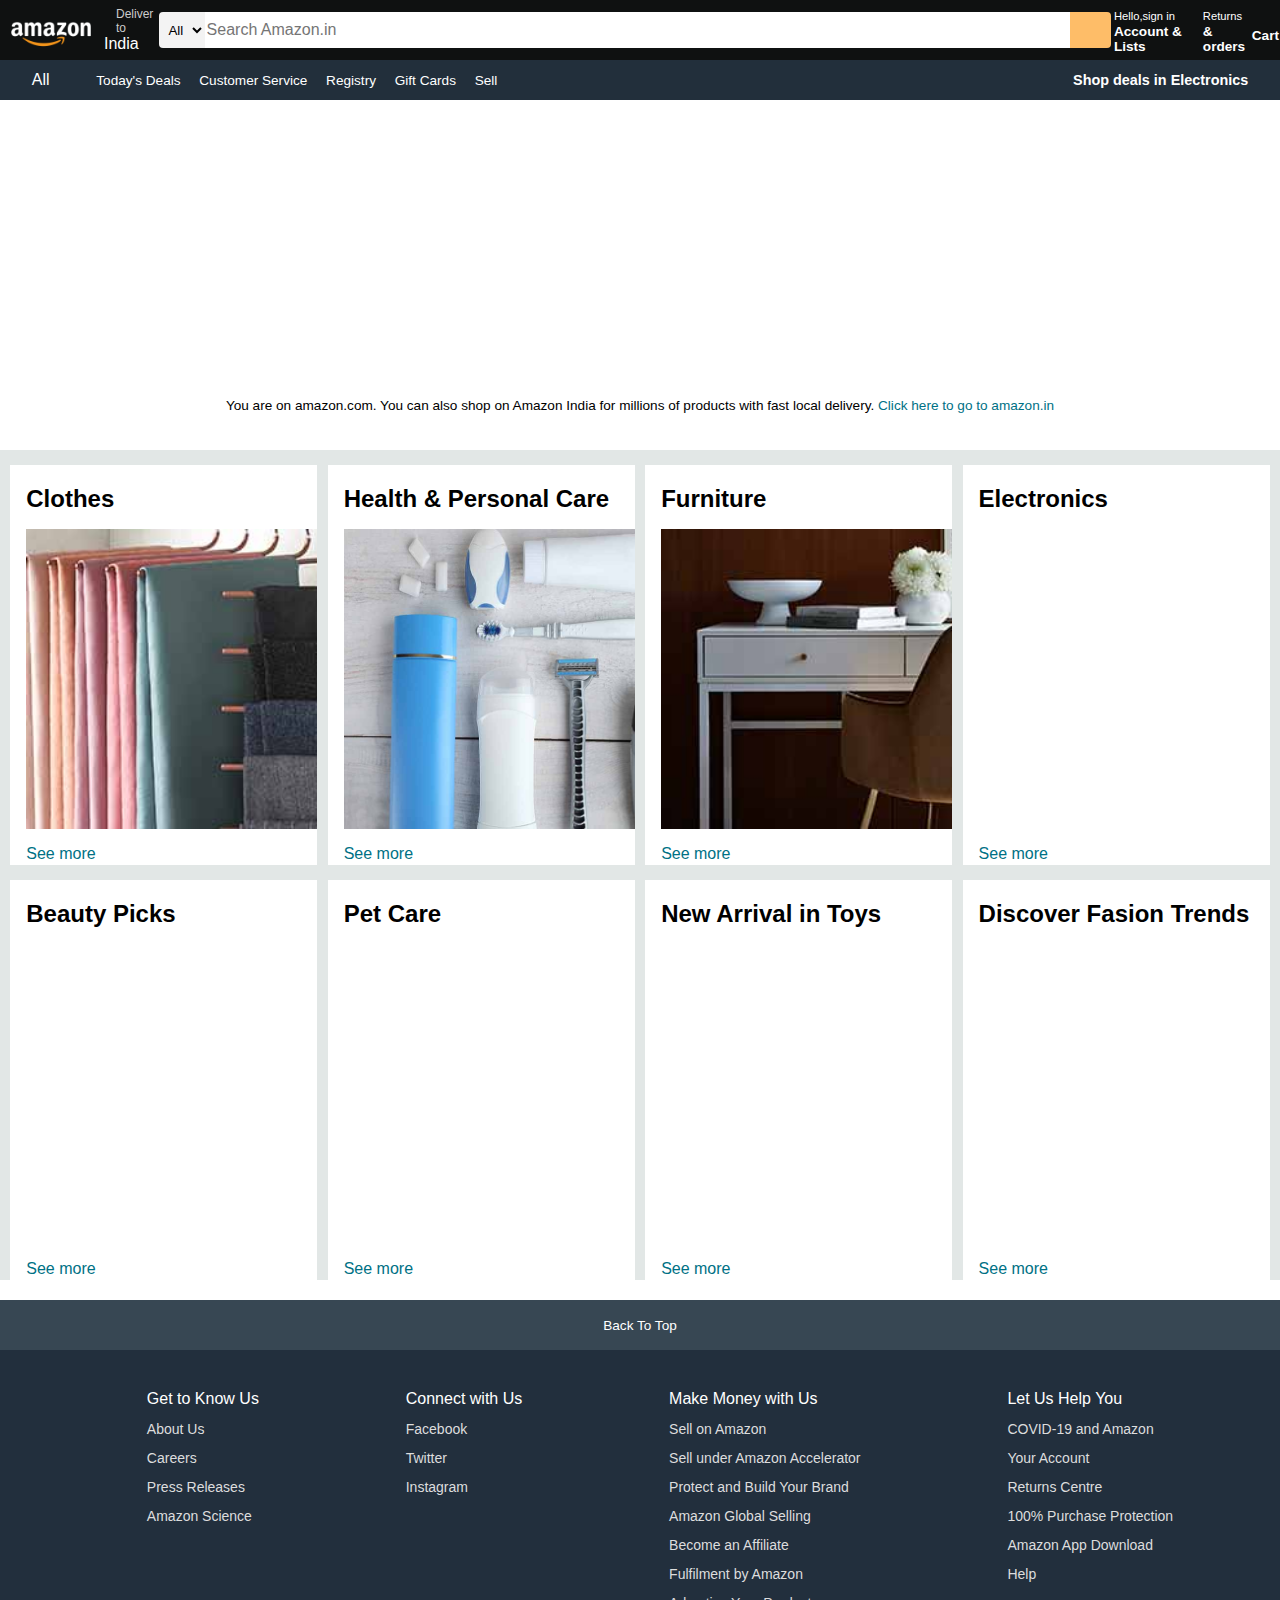
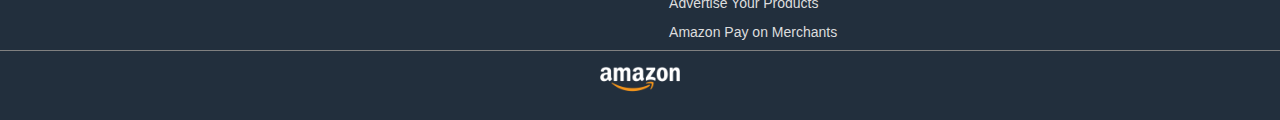
==== Amazon clone/index.html @ 52f33c9b "Amazon box 3 img" ====
<!DOCTYPE html>
<html lang="en">

<head>
    <meta charset="UTF-8">
    <meta name="viewport" content="width=device-width, initial-scale=1.0">
    <title>Amazon</title>
    <link rel="stylesheet" href="https://cdnjs.cloudflare.com/ajax/libs/font-awesome/6.5.1/css/all.min.css"
        integrity="sha512-DTOQO9RWCH3ppGqcWaEA1BIZOC6xxalwEsw9c2QQeAIftl+Vegovlnee1c9QX4TctnWMn13TZye+giMm8e2LwA=="
        crossorigin="anonymous" referrerpolicy="no-referrer" />
    <link rel="stylesheet" href="style.css">
</head>

<body>
    <header>
        <div class="navbar">
            <div class="nav-logo border">
                <div class="logo"></div>
            </div>

            <div class="nav-address border">
                <p class="add-first">Deliver to</p>
                <div class="add-icon">
                    <i class="fa-solid fa-location-dot"></i>
                    <p class="add-second">India</p>
                </div>
            </div>

            <div class="nav-search">
                <select class="search-select">
                    <option>All</option>
                </select>
                <input class="search-input" placeholder="Search Amazon.in">
                <div class="search-icon">
                    <i class="fa-solid fa-magnifying-glass"></i>
                </div>
            </div>

            <div class="nav-signin border">
                <p><span>Hello,sign in</span></p>
                <p class="nav-second">Account & Lists</p>
            </div>

            <div class="nav-return border">
                <p><span>Returns</span></p>
                <p class="nav-second">& orders</p>
            </div>

            <div class="nav-cart border">
                <i class="fa-solid fa-cart-shopping"></i>
                Cart
            </div>
        </div>

        <div class="panel">
            <div class="panel-all">
                <i class="fa-solid fa-bars"></i>
                All
            </div>

            <div class="panel-ops">
                <p>Today's Deals</p>
                <p>Customer Service</p>
                <p>Registry</p>
                <p>Gift Cards</p>
                <p>Sell</p>
            </div>

            <div class="panel-deals">
                Shop deals in Electronics
            </div>
        </div>
    </header>

    <div class="hero-section">
        <div class="hero-message">
            <p>You are on amazon.com. You can also shop on Amazon India for millions of products with fast local
                delivery. <a href="#">Click here to go to amazon.in</a></p>
        </div>
    </div>

    <div class="shop-section">
        <div class="box">
            <div class="box-content">
                <h2>Clothes</h2>
                <div class="box-img" style="background-image: url('box1_image.jpg');"></div>
                <p>See more</p>
            </div>
        </div>

        <div class="box">
            <div class="box-content">
                <h2>Health & Personal Care</h2>
                <div class="box-img" style="background-image: url('box2_image.jpg');"></div>
                <p>See more</p>
            </div>
        </div>

        <div class="box">
            <div class="box-content">
                <h2>Furniture</h2>
                <div class="box-img" style="background-image: url('box3_image.jpg');"></div>
                <p>See more</p>
            </div>
        </div>

        <div class="box">
            <div class="box-content">
                <h2>Electronics</h2>
                <div class="box-img" style="background-image: url('box4_image.jpg');"></div>
                <p>See more</p>
            </div>
        </div>
        <div class="box">
            <div class="box-content">
                <h2>Beauty Picks</h2>
                <div class="box-img" style="background-image: url('box5_image.jpg');"></div>
                <p>See more</p>
            </div>
        </div>

        <div class="box">
            <div class="box-content">
                <h2>Pet Care</h2>
                <div class="box-img" style="background-image: url('box6_image.jpg');"></div>
                <p>See more</p>
            </div>
        </div>

        <div class="box">
            <div class="box-content">
                <h2>New Arrival in Toys</h2>
                <div class="box-img" style="background-image: url('box7_image.jpg');"></div>
                <p>See more</p>
            </div>
        </div>

        <div class="box">
            <div class="box-content">
                <h2>Discover Fasion Trends</h2>
                <div class="box-img" style="background-image: url('box8_image.jpg');"></div>
                <p>See more</p>
            </div>
        </div>
    </div>

    <footer>
        <div class="footer-panel1">
            Back To Top
        </div>

        <div class="footer-panel2">
            <ul>
                <p>Get to Know Us</p>
                <a href="">About Us</a>
                <a href="">Careers</a>
                <a href="">Press Releases</a>
                <a href="">Amazon Science </a>
            </ul>
            <ul>
                <p>Connect with Us</p>
                <a href="">Facebook</a>
                <a href="">Twitter</a>
                <a href="">Instagram</a>
            </ul>
            <ul>
                <p>Make Money with Us</p>
                <a href="">Sell on Amazon</a>
                <a href="">Sell under Amazon Accelerator</a>
                <a href="">Protect and Build Your Brand</a>
                <a href="">Amazon Global Selling </a>
                <a href="">Become an Affiliate</a>
                <a href="">Fulfilment by Amazon</a>
                <a href="">Advertise Your Products</a>
                <a href="">Amazon Pay on Merchants</a>
            </ul>
            <ul>
                <p>Let Us Help You</p>
                <a href="">COVID-19 and Amazon</a>
                <a href="">Your Account </a>
                <a href="">Returns Centre</a>
                <a href="">100% Purchase Protection</a>
                <a href="">Amazon App Download</a>
                <a href="">Help</a>
            </ul>
        </div>

        <div class="footer-panel3">
            <div class="logo"></div>
        </div>
        
    </footer>
</body>

</html>
---- Amazon clone/style.css ----
* {
  margin: 0;
  font-family: Arial;
  box-sizing: border-box;
}

/* box 1 */

.navbar {
  height: 60px;
  background-color: #0f1111;
  color: white;
  display: flex;
  align-items: center;
  justify-content: space-evenly;
}

.nav-logo {
  height: 50px;
  width: 100px;
}

.logo {
  background-image: url(amazon_logo.png);
  height: 50px;
  width: 100%;
  background-size: cover;
}

.border {
  border: 1px solid transparent;
}

.border:hover {
  /* border: 1px solid white; */
  border-color: white;
}

/* Box 2 */

.add-icon {
  display: flex;
  align-items: center;
}

.add-first {
  color: #cccccc;
  font-size: 0.75rem;
  margin-left: 15px;
}

.add-second {
  font-size: 1rem;
  margin-left: 3px;
}

/* Box-3 search */

.nav-search {
  display: flex;
  width: 1137px;
  height: 40px;
  border-radius: 4px;
  justify-content: space-evenly;
  border: 2px solid transparent;
}

.nav-search:hover {
  /* border: 2px solid orange; */
  border-color: orange;
}

.search-select {
  background-color: #f3f3f3;
  width: 50px;
  text-align: center;
  border-top-left-radius: 4px;
  border-bottom-left-radius: 4px;
  border: none;
}

.search-input {
  width: 100%;
  font-size: 1rem;
  border: none;
}

.search-icon {
  width: 45px;
  justify-content: center;
  display: flex;
  align-items: center;
  font-size: 1.2rem;
  background-color: #febd68;
  border-top-right-radius: 4px;
  border-bottom-right-radius: 4px;
  border: none;
  color: black;
}


/* Box-4 */

span {
  font-size: 0.7rem;
}

.nav-second {
  font-size: 0.85rem;
  font-weight: 700;
}


/* Box-6 */

.nav-cart i {
  font-size: 30px;
}

.nav-cart {
  font-size: 0.85rem;
  font-weight: 700;
}

.panel {
  height: 40px;
  background-color: #222f3b;
  display: flex;
  color: white;
  align-items: center;
  justify-content: space-evenly;
}

.panel-ops p {
  display: inline;
  margin-left: 15px;
}

.panel-ops {
  width: 75%;
  font-size: 0.85rem;
}

.panel-deals {
  font-size: 0.9rem;
  font-weight: 700;
}


/* main */

.hero-section {
  background-image: url(hero_image.jpg);
  height: 350px;
  background-size: cover;
  display: flex;
  justify-content: center;
  align-items: flex-end;
}

.hero-message {
  background-color: white;
  color: black;
  height: 40px;
  display: flex;
  justify-content: center;
  align-items: center;
  font-size: 0.85rem;
  width: 97%;
  margin-bottom: 25px;
}

.hero-message a {
  color: #007185;
  text-decoration: none;
}

/* shop section */
.shop-section {
  display: flex;
  flex-wrap: wrap;
  justify-content: space-evenly;
  background-color: #e2e7e6;
}

.box {
  /* border: 2px solid black; */
  height: 400px;
  width: 24%;
  background-color: white;
  padding: 20px 0px 15px;
  margin-top: 15px;
}

.box-content {
  margin-left: 1rem;
  margin-left: 1rem;
}
.box-content h2{
  font-size: 1.5rem;
  white-space: nowrap; /* Prevent wrapping */
    overflow: hidden; /* Hide overflow */
    text-overflow:ellipsis;
}

.box-img {
  height: 300px;
  background-size: cover;
  margin-top: 1rem;
  margin-bottom: 1rem;
}

.box-content p {
  color: #007185;
}

.footer-panel1{
  background-color: #374753;
  color: white;
  height: 50px;
  display: flex;
  justify-content: center;
  align-items: center;
  font-size: 0.85rem;
  padding: 20px;
}
footer{
  margin-top:20px;

}
.footer-panel2{
  background-color: #222f3d;
  color: white;
  height: 300px;
  display: flex;
  justify-content: space-evenly;
  
}
.footer-panel2 p{
  font-size: 16px;
}
ul{
  margin-top: 40px;
}
ul a{
  display: block;
  text-decoration: none;
  color: #DDDDDD;
  font-size: 14px;
  margin-top: 13px;
}

.footer-panel3{
  background-color: #222f3d;
  color: #dddddd;
  border-top: 0.1px solid grey;
  height: 70px;
  display: flex;
  justify-content: center;
}

.logo{
  background-image: url(amazon_logo.png);
  background-size: cover;
  height: 50px;
  width: 100px;
}
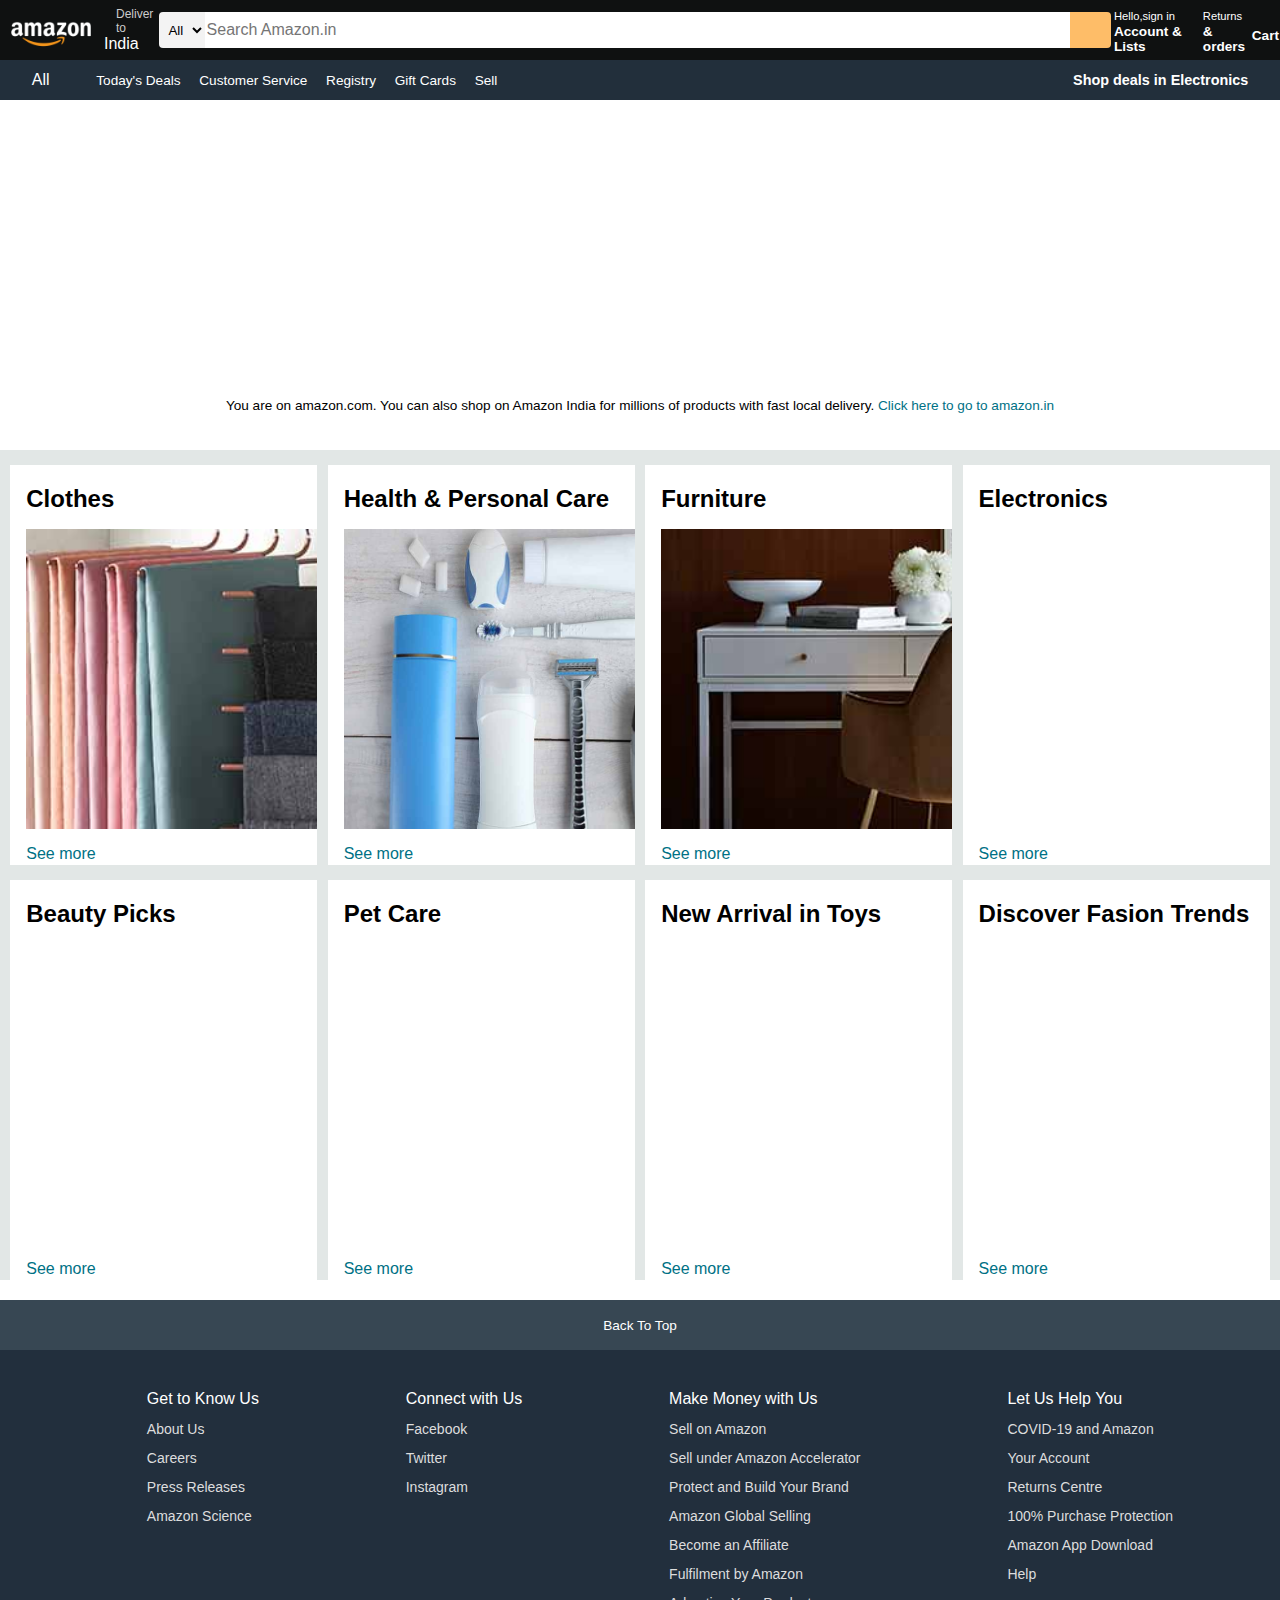
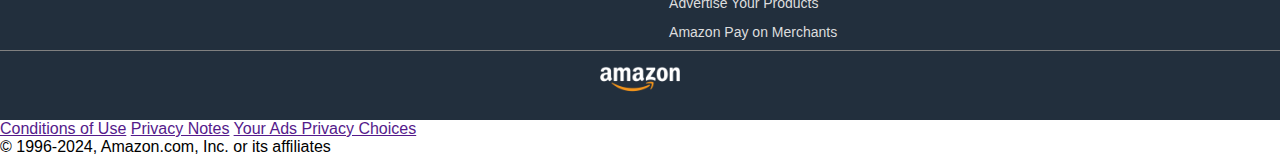
==== commit 23676ad1: "Amazon index page" ====
--- a/Amazon clone/index.html
+++ b/Amazon clone/index.html
@@ -188,7 +188,15 @@
         <div class="footer-panel3">
             <div class="logo"></div>
         </div>
-        
+        <div class="footer-panel4">
+            <div class="pages">
+                <a href="">Conditions of Use</a>
+                <a href="">Privacy Notes</a>
+                <a href="">Your Ads Privacy Choices</a>
+            </div>
+            <div class="copyright">© 1996-2024, Amazon.com, Inc. or its affiliates</div>
+        </div>
+
     </footer>
 </body>
 
--- a/Amazon clone/style.css
+++ b/Amazon clone/style.css
@@ -98,7 +98,6 @@
   color: black;
 }
 
-
 /* Box-4 */
 
 span {
@@ -109,7 +108,6 @@
   font-size: 0.85rem;
   font-weight: 700;
 }
-
 
 /* Box-6 */
 
@@ -145,7 +143,6 @@
   font-size: 0.9rem;
   font-weight: 700;
 }
-
 
 /* main */
 
@@ -196,11 +193,11 @@
   margin-left: 1rem;
   margin-left: 1rem;
 }
-.box-content h2{
+.box-content h2 {
   font-size: 1.5rem;
   white-space: nowrap; /* Prevent wrapping */
-    overflow: hidden; /* Hide overflow */
-    text-overflow:ellipsis;
+  overflow: hidden; /* Hide overflow */
+  text-overflow: ellipsis;
 }
 
 .box-img {
@@ -214,7 +211,7 @@
   color: #007185;
 }
 
-.footer-panel1{
+.footer-panel1 {
   background-color: #374753;
   color: white;
   height: 50px;
@@ -224,33 +221,31 @@
   font-size: 0.85rem;
   padding: 20px;
 }
-footer{
-  margin-top:20px;
-
-}
-.footer-panel2{
+footer {
+  margin-top: 20px;
+}
+.footer-panel2 {
   background-color: #222f3d;
   color: white;
   height: 300px;
   display: flex;
   justify-content: space-evenly;
-  
-}
-.footer-panel2 p{
+}
+.footer-panel2 p {
   font-size: 16px;
 }
-ul{
+ul {
   margin-top: 40px;
 }
-ul a{
+ul a {
   display: block;
   text-decoration: none;
-  color: #DDDDDD;
+  color: #dddddd;
   font-size: 14px;
   margin-top: 13px;
 }
 
-.footer-panel3{
+.footer-panel3 {
   background-color: #222f3d;
   color: #dddddd;
   border-top: 0.1px solid grey;
@@ -259,9 +254,9 @@
   justify-content: center;
 }
 
-.logo{
+.logo {
   background-image: url(amazon_logo.png);
   background-size: cover;
   height: 50px;
   width: 100px;
-}+}
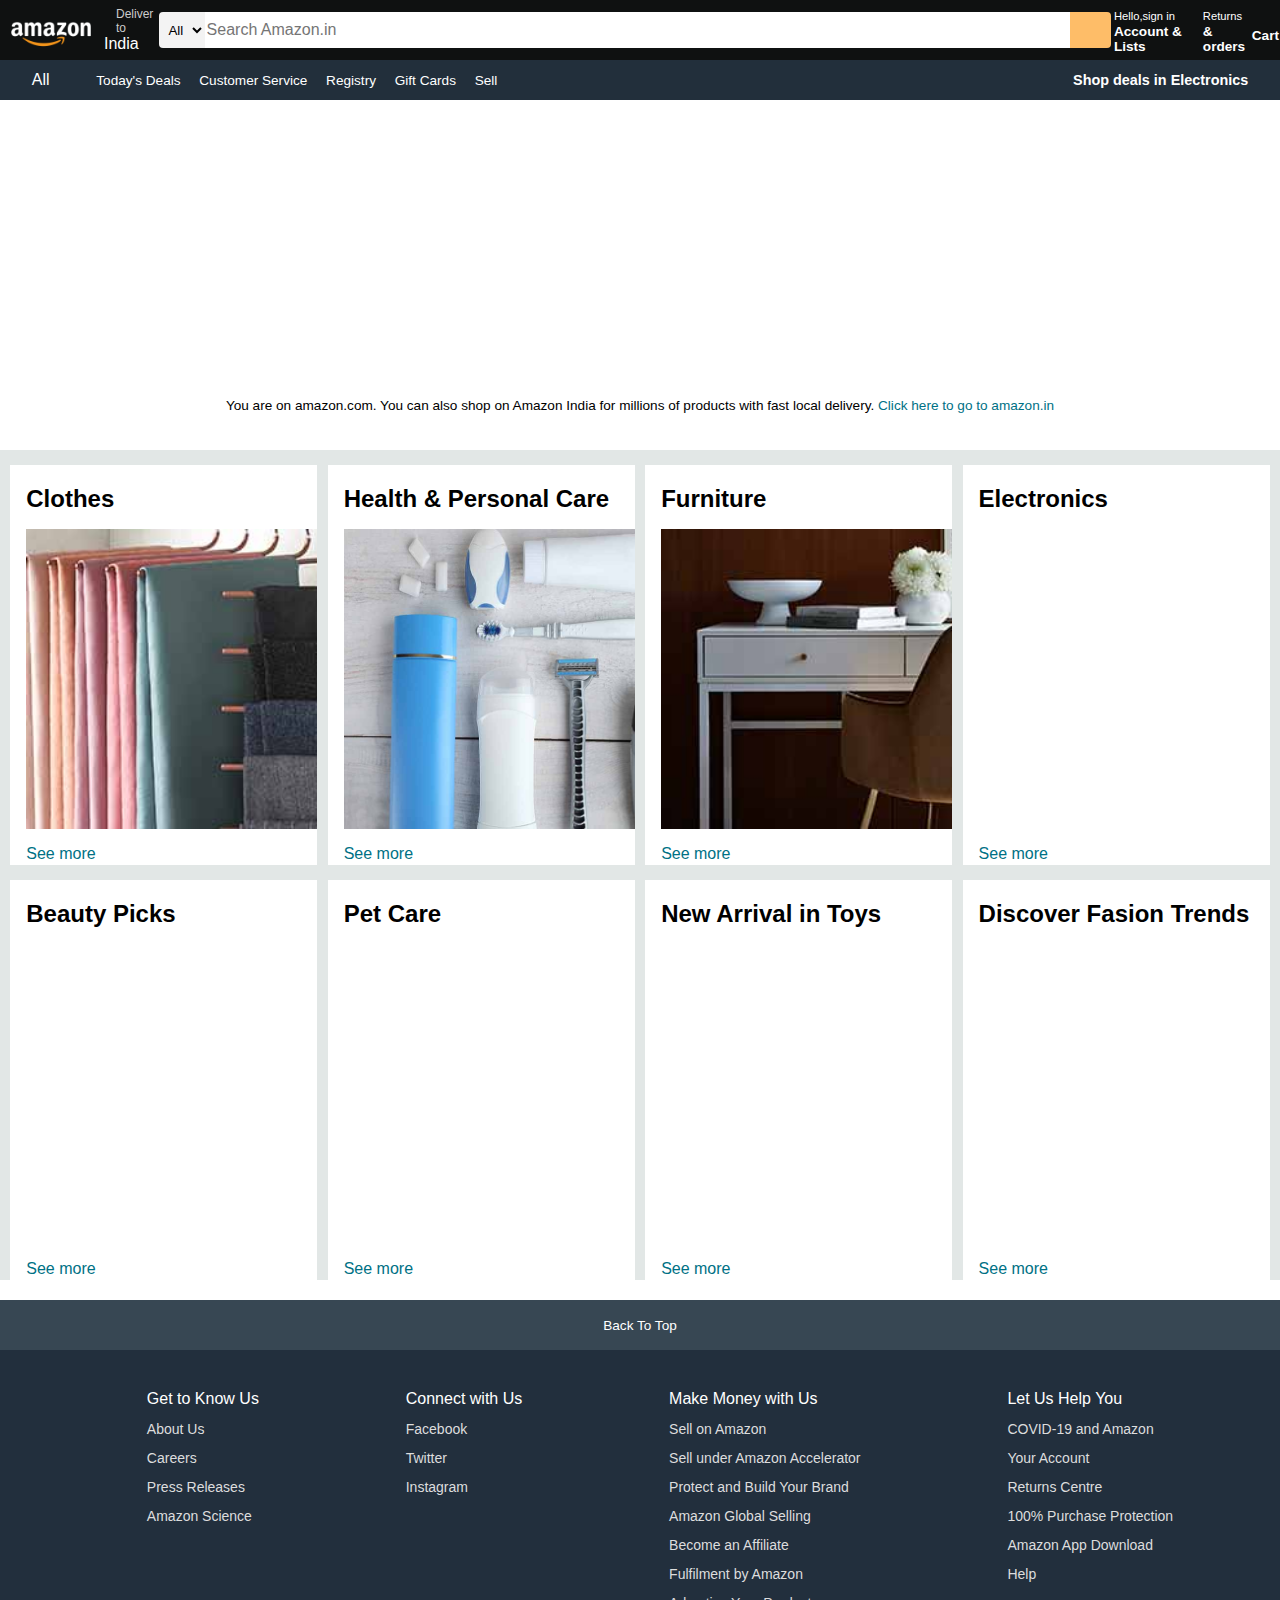
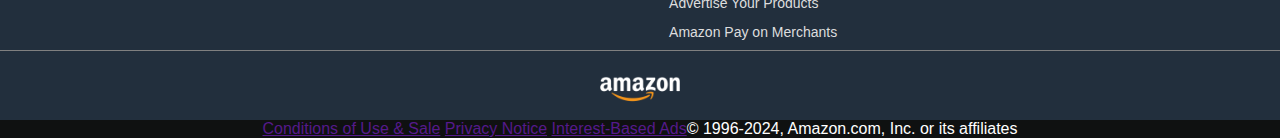
==== commit 61ef8a38: "Amazon index page" ====
--- a/Amazon clone/index.html
+++ b/Amazon clone/index.html
@@ -190,9 +190,9 @@
         </div>
         <div class="footer-panel4">
             <div class="pages">
-                <a href="">Conditions of Use</a>
-                <a href="">Privacy Notes</a>
-                <a href="">Your Ads Privacy Choices</a>
+                <a href="">Conditions of Use & Sale</a>
+                <a href="">Privacy Notice</a>
+                <a href="">Interest-Based Ads</a>
             </div>
             <div class="copyright">© 1996-2024, Amazon.com, Inc. or its affiliates</div>
         </div>
--- a/Amazon clone/style.css
+++ b/Amazon clone/style.css
@@ -252,6 +252,8 @@
   height: 70px;
   display: flex;
   justify-content: center;
+  align-items: center;
+
 }
 
 .logo {
@@ -260,3 +262,12 @@
   height: 50px;
   width: 100px;
 }
+
+.footer-panel4{
+  background-color: #0f1111;
+  color: white;
+  display:flex;
+  justify-content: center;
+  align-items: center;
+  
+}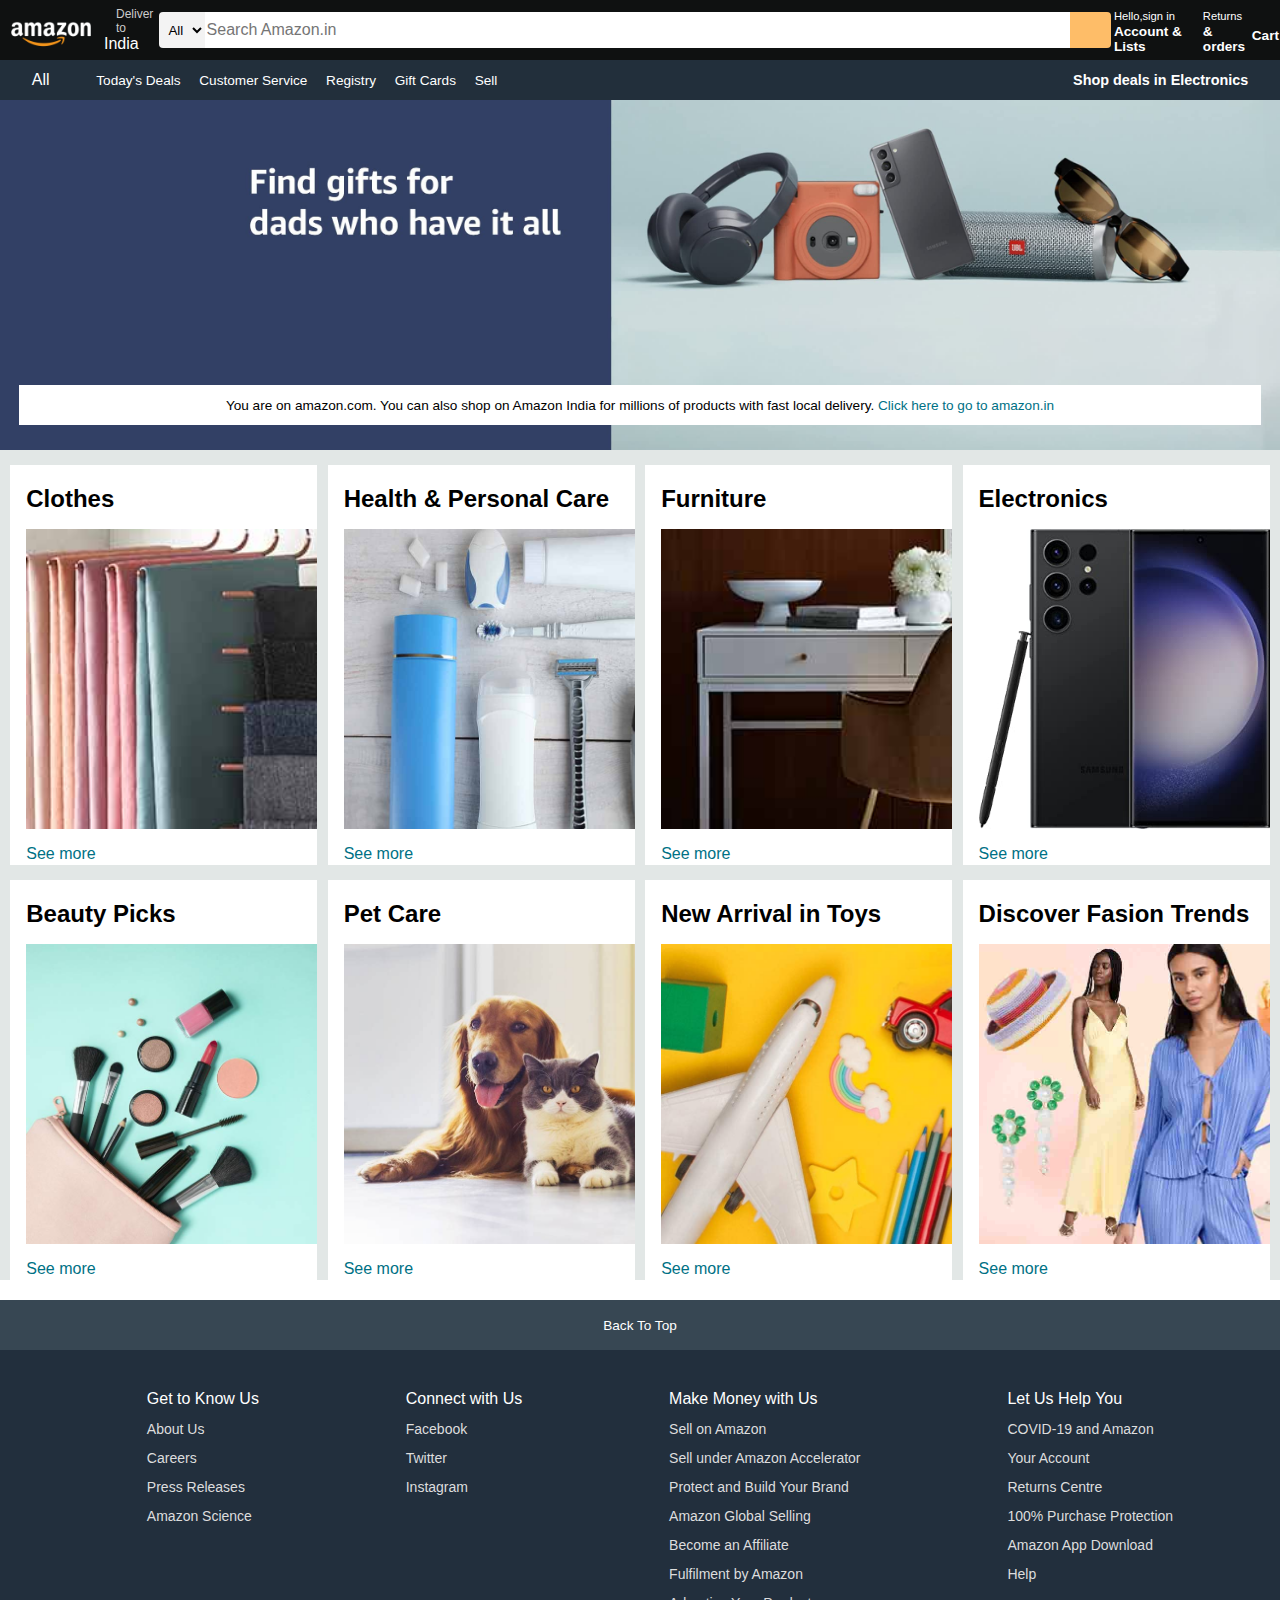
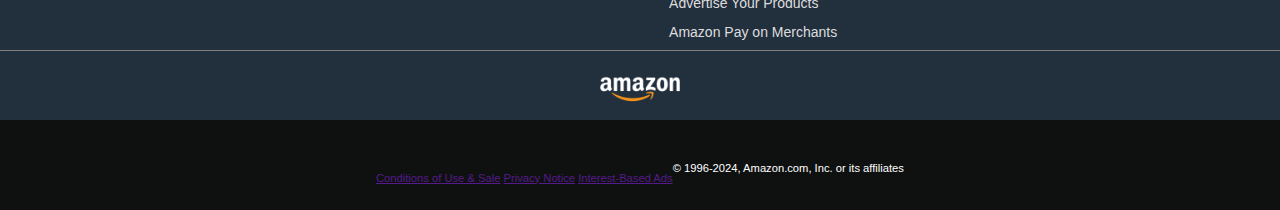
==== commit 7886103f: "Amazon index page" ====
--- a/Amazon clone/index.html
+++ b/Amazon clone/index.html
@@ -199,5 +199,4 @@
 
     </footer>
 </body>
-
 </html>--- a/Amazon clone/style.css
+++ b/Amazon clone/style.css
@@ -253,7 +253,6 @@
   display: flex;
   justify-content: center;
   align-items: center;
-
 }
 
 .logo {
@@ -262,12 +261,19 @@
   height: 50px;
   width: 100px;
 }
-
-.footer-panel4{
+.footer-panel4 {
   background-color: #0f1111;
   color: white;
-  display:flex;
-  justify-content: center;
-  align-items: center;
-  
-}+  display: flex;
+  justify-content: center;
+  align-items: center;
+  height: 90px;
+  font-size: 0.7rem;
+  text-align: center;
+}
+.pages {
+  padding-top: 25px;
+}
+.copyright {
+  padding-top: 5px;
+}
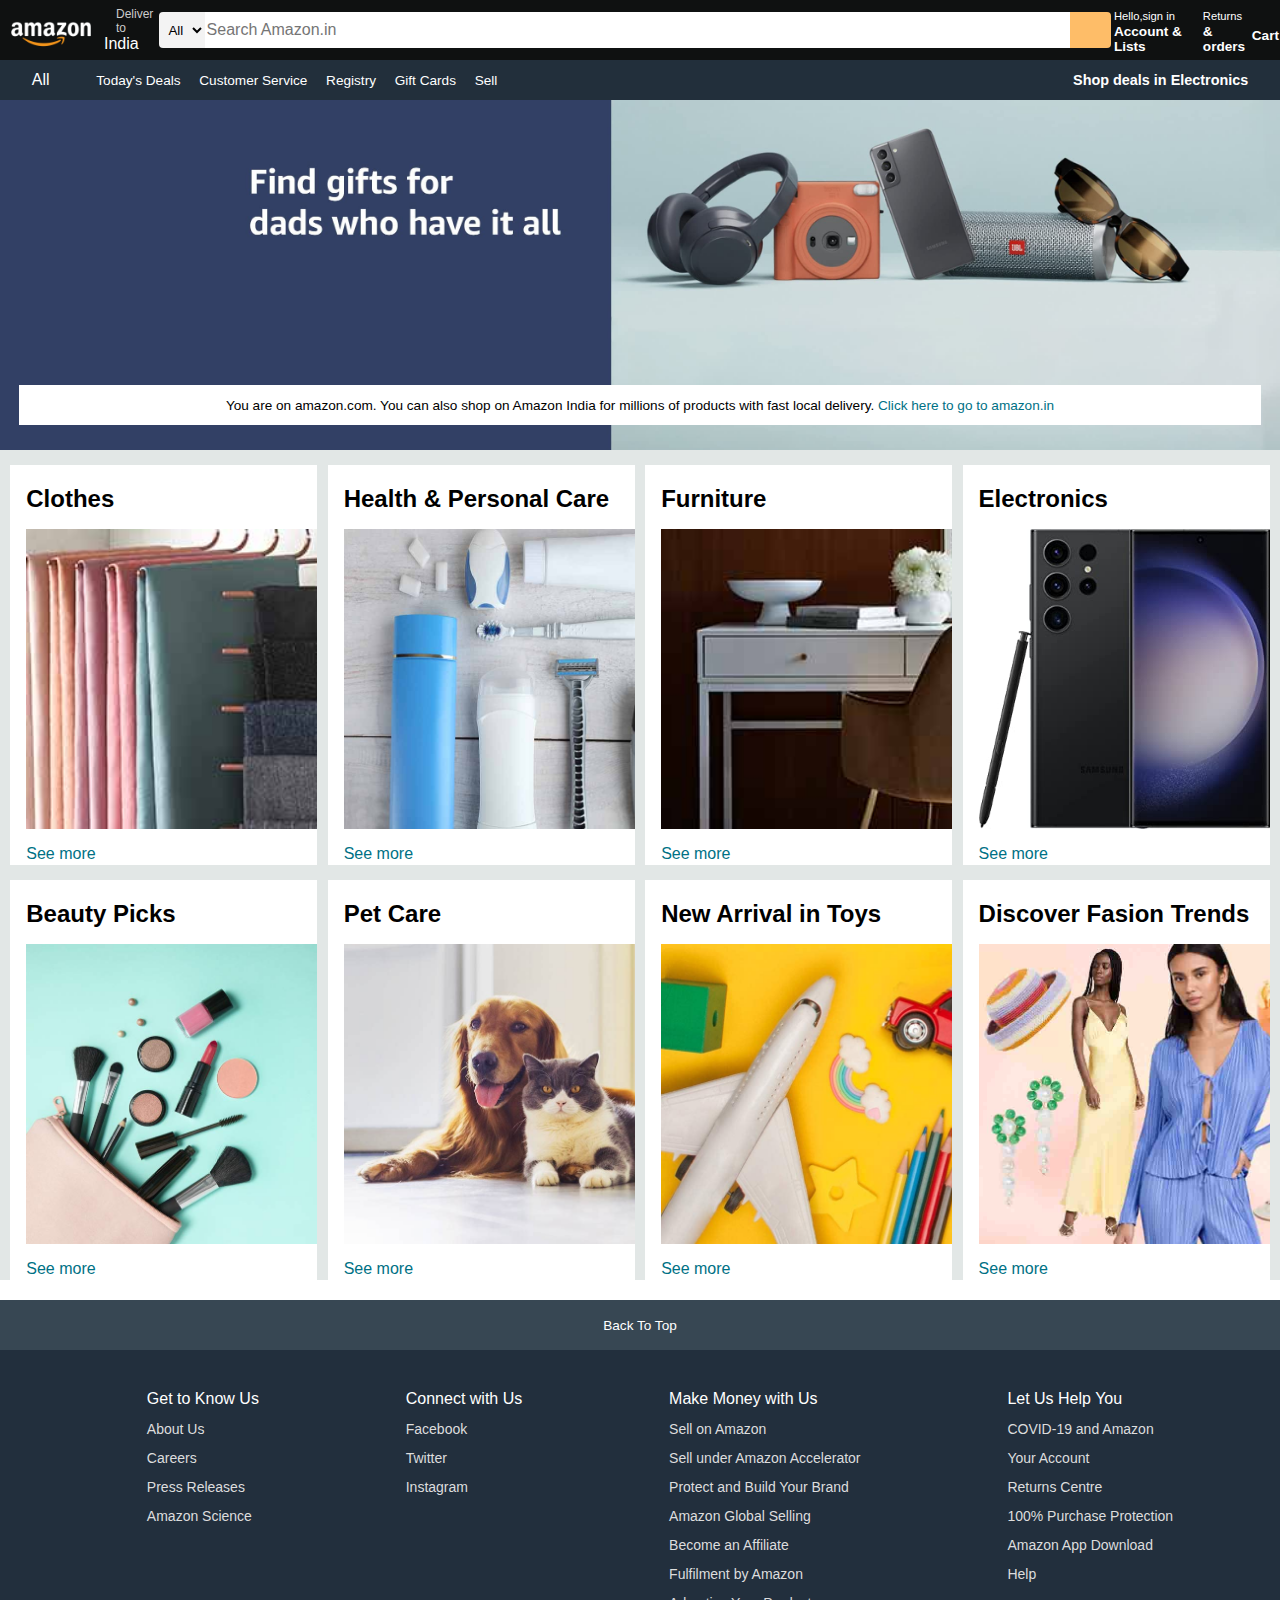
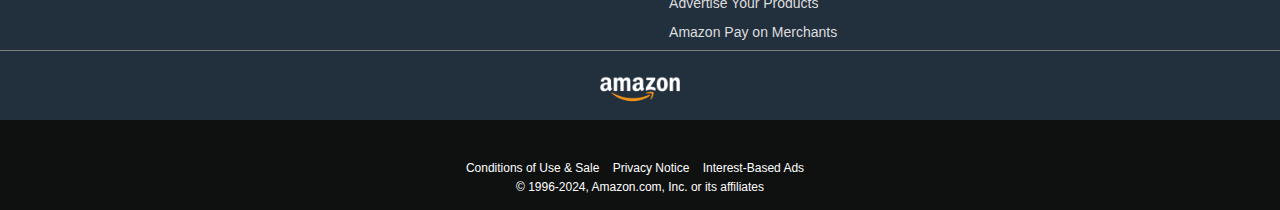
==== commit ea4b7f74: "Amazon index page" ====
--- a/Amazon clone/index.html
+++ b/Amazon clone/index.html
@@ -198,5 +198,7 @@
         </div>
 
     </footer>
+    
 </body>
+
 </html>--- a/Amazon clone/style.css
+++ b/Amazon clone/style.css
@@ -191,7 +191,6 @@
 
 .box-content {
   margin-left: 1rem;
-  margin-left: 1rem;
 }
 .box-content h2 {
   font-size: 1.5rem;
@@ -266,10 +265,16 @@
   color: white;
   display: flex;
   justify-content: center;
+  flex-direction: column;
   align-items: center;
   height: 90px;
-  font-size: 0.7rem;
+  font-size: 12px;
   text-align: center;
+}
+.footer-panel4 a{
+  color: white;
+  text-decoration: none;
+  margin-right: 10px;
 }
 .pages {
   padding-top: 25px;
